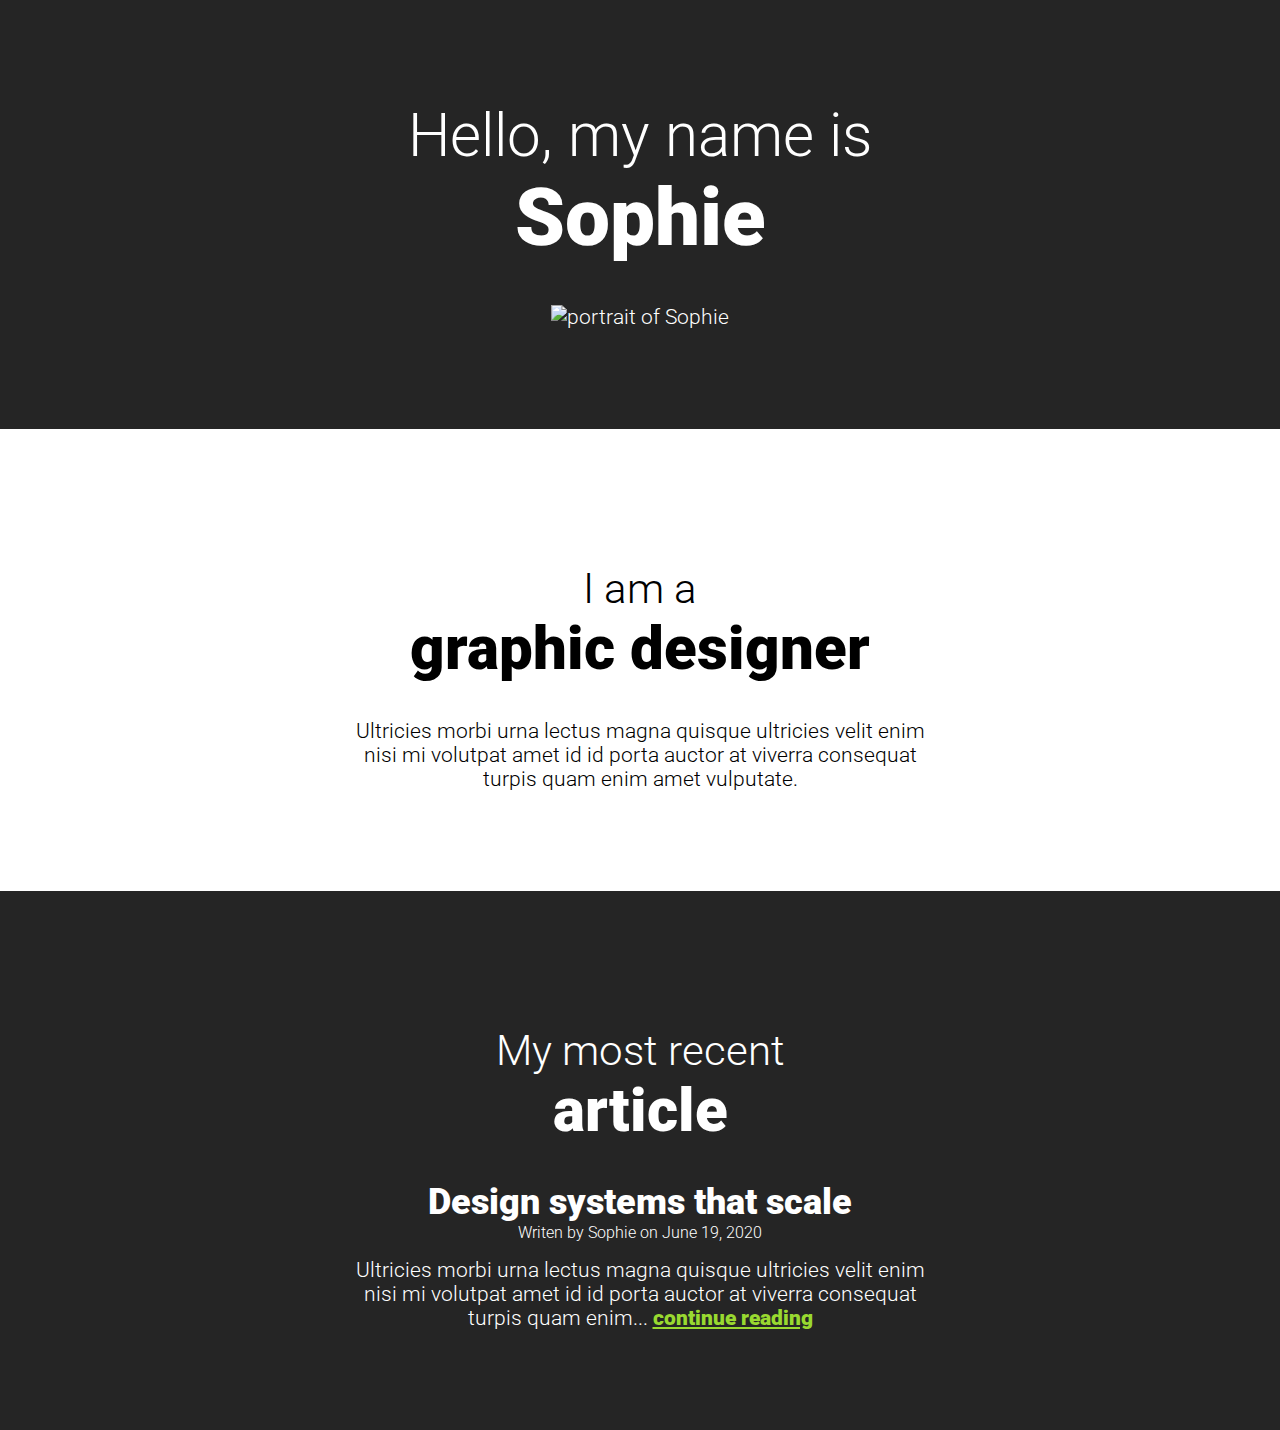
==== index.html @ d8fde9f2 "playing with color solution" ====
<html>
        <head>
            <title>HTML & CSS Fundamentals | Challenges</title>
            <link href="https://fonts.googleapis.com/css2?family=Roboto:wght@300;900&display=swap" rel="stylesheet">
                <link href="css/style.css" rel="stylesheet">
                </head>
                <!-- 
                Challenge-5
                Here You've to give different color to different sections, each section bg
                color shouldb be extended to the full width of the screen but the content
                should be only 570px wide and should be centered.
                -->
                <body>
                    <div >
                        <header class="inverse common" >
                            <div class="container">

                                <h1>Hello, my name is <span class="bold-text">Sophie</span></h1>
                                <img src="img/sophie.webp" alt="portrait of Sophie">
                            </div>
                        </header>
                        <section class="about-me common">
                                    <div class="container">
                                    
                                        <h2>I am a <span class="bold-text">graphic designer</span></h2>
                                        <p class="mb-0">Ultricies morbi urna lectus magna quisque ultricies velit enim nisi mi volutpat amet id id porta auctor at viverra consequat turpis quam enim amet vulputate.</p>
                                    </section>
                                    </div>

                        <section class="articles inverse common">
                                    <div class="container">
                                    
                                        <h2>My most recent <span class="bold-text">article</span></h2>
                                        <article>
                                            <h3 class="mb-0">Design systems that scale</h3>
                                            <p class="small-text ">Writen by Sophie on June 19, 2020</p>
                                            <p class="mb-0">Ultricies morbi urna lectus magna quisque ultricies velit enim nisi mi volutpat amet id id porta auctor at viverra consequat turpis quam enim... <a href="#">continue reading</a></p>
                                        </article>
                                    </div>
                        </section>
                    </div>
                </body>
            </html>
---- css/style.css ----
body {
    text-align: center;
    font-family: 'Roboto', sans-serif;
    font-size: 21px;
    font-weight: 300;
    margin:0;
    padding: 0;
}

.bold-text {
    font-weight: 900;
    display: block;
}

h1 .bold-text {
    font-size: 80px;
}

h2 .bold-text {
    font-size: 60px;
}

.mb-0{
    margin: 0;
}

h1,
h2 {
    font-weight: 300;
}

h1 {
    font-size: 60px;
    margin-top: 0;
}

h2 {
    font-size: 42px;
}

h3 {
    font-size: 36px;
    font-weight: 900;
}

a {
    color: #99D930;
    font-weight: 900;
}


a:hover,
a:focus {
    color: #131313;
}

.small-text {
    font-size: 16px;
    margin-top: 0;
}


.container {
    width: 570px;
    margin: 0 auto;
}

.common {
    padding: 100px 0;
}


.inverse {
    background: #252525;
    color: #fff;
}
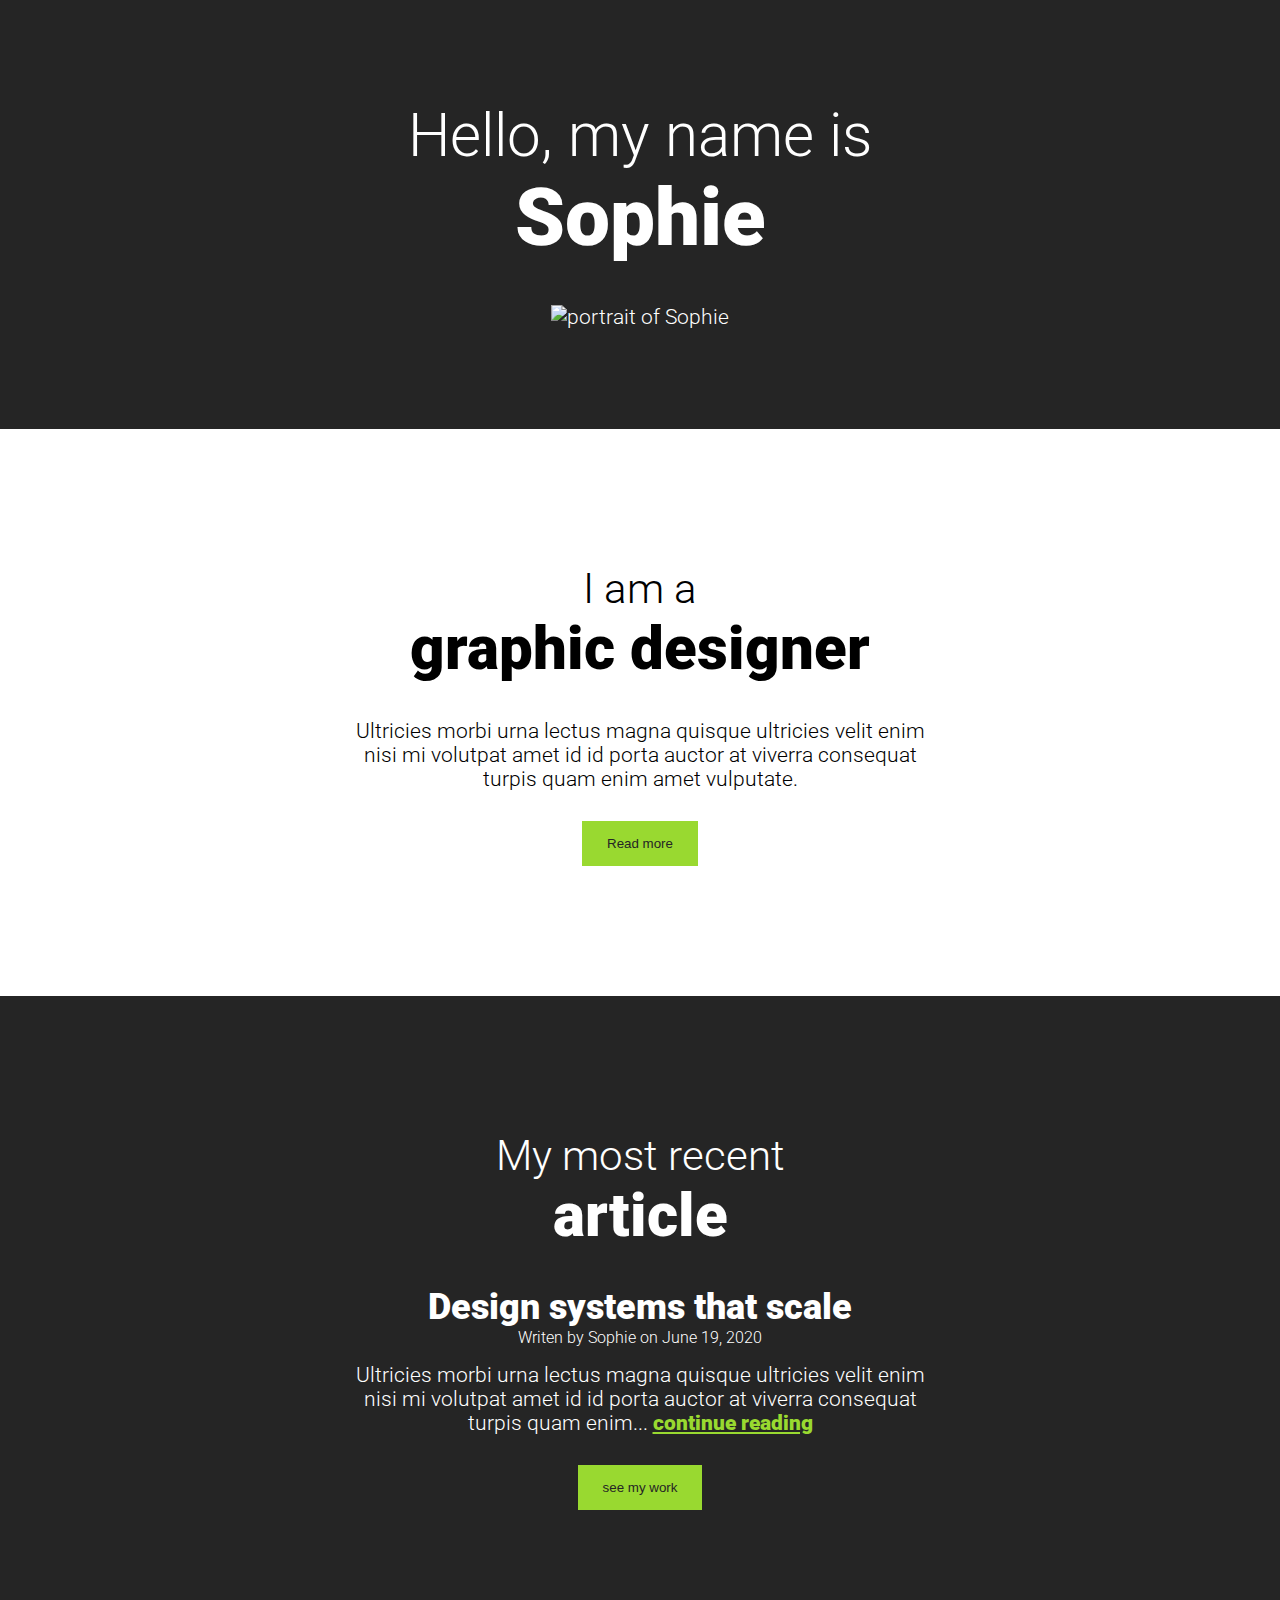
==== commit c681995d: "create button solution 🚀" ====
--- a/index.html
+++ b/index.html
@@ -5,10 +5,11 @@
                 <link href="css/style.css" rel="stylesheet">
                 </head>
                 <!-- 
-                Challenge-5
-                Here You've to give different color to different sections, each section bg
-                color shouldb be extended to the full width of the screen but the content
-                should be only 570px wide and should be centered.
+                Challenge-7
+                Create a button for about me section & article section
+                when user hover on the button, the background color of the button should change to #99D930,,text color should change to #252525
+                and when focus on the button, the background color of the button should change to #252525,
+                the color of the text should change to #fff
                 -->
                 <body>
                     <div >
@@ -21,9 +22,9 @@
                         </header>
                         <section class="about-me common">
                                     <div class="container">
-                                    
                                         <h2>I am a <span class="bold-text">graphic designer</span></h2>
                                         <p class="mb-0">Ultricies morbi urna lectus magna quisque ultricies velit enim nisi mi volutpat amet id id porta auctor at viverra consequat turpis quam enim amet vulputate.</p>
+                                        <button class="btn ">Read more</button>
                                     </section>
                                     </div>
 
@@ -35,6 +36,7 @@
                                             <h3 class="mb-0">Design systems that scale</h3>
                                             <p class="small-text ">Writen by Sophie on June 19, 2020</p>
                                             <p class="mb-0">Ultricies morbi urna lectus magna quisque ultricies velit enim nisi mi volutpat amet id id porta auctor at viverra consequat turpis quam enim... <a href="#">continue reading</a></p>
+                                            <button class="btn">see my work</button>
                                         </article>
                                     </div>
                         </section>
--- a/css/style.css
+++ b/css/style.css
@@ -73,4 +73,18 @@
 .inverse {
     background: #252525;
     color: #fff;
+}
+
+.btn{
+    margin: 30px 0;
+    padding: 15px 25px;
+    background-color: #99D930;
+    border: none;
+    color: #252525;
+}
+
+.btn:hover,
+.btn:focus{
+    background-color: #252525;
+    color: #fff;
 }